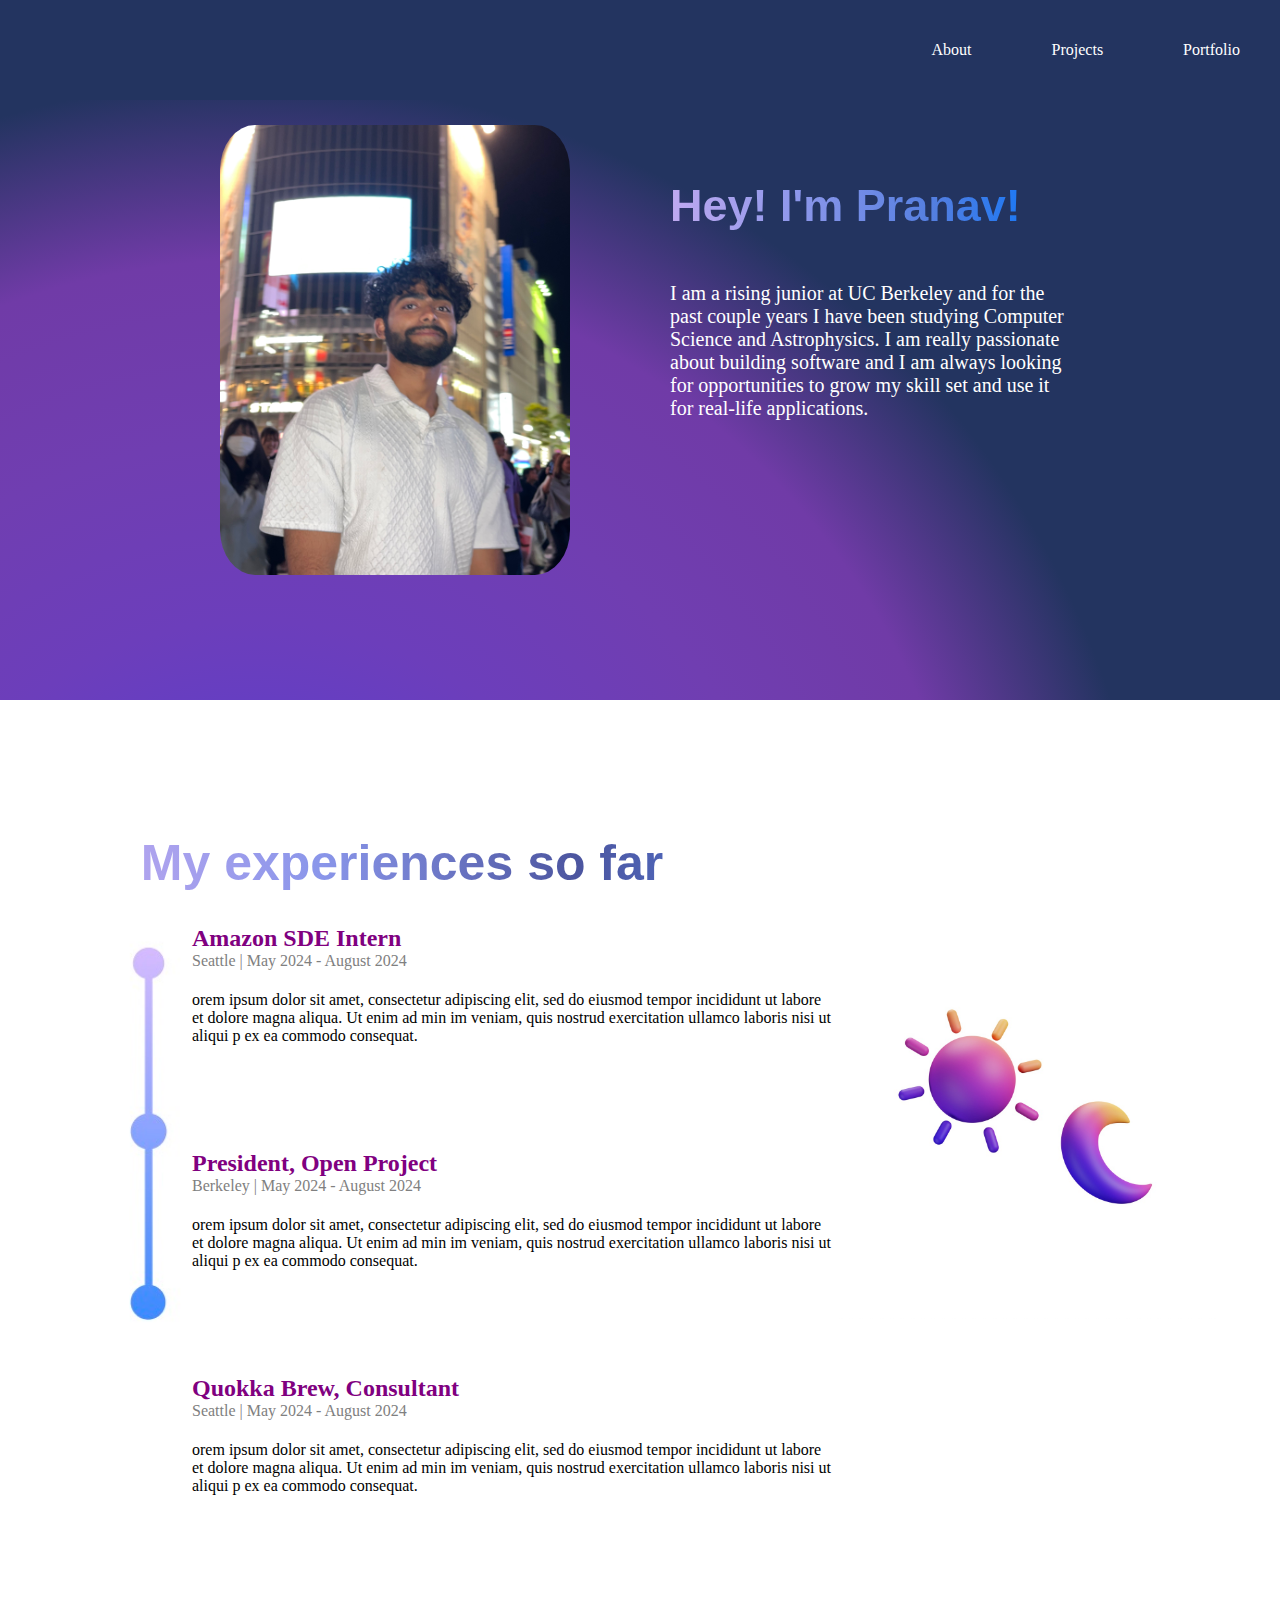
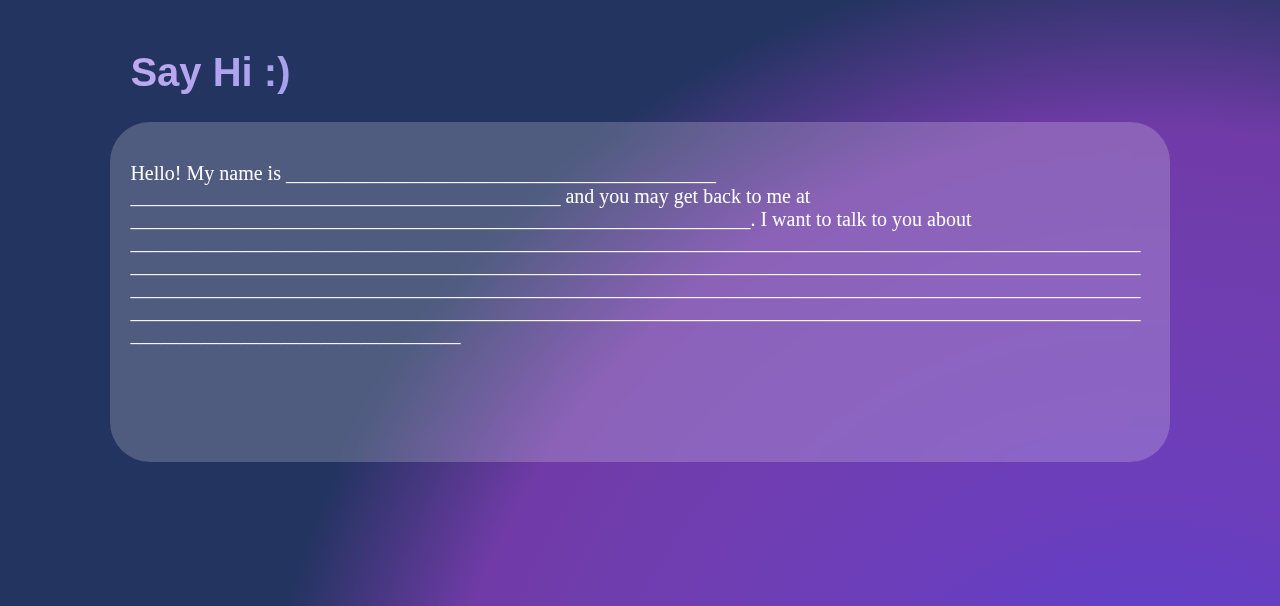
==== Pranav's Website/src/index.html @ 2465bacd "First commit" ====
<!DOCTYPE html>
<html lang="en">
<head>
    <meta charset="UTF-8">
    <meta name="viewport" content="width=device-width, initial-scale=1.0">
    <title>Document</title>
    <link rel="stylesheet" href="styles.css">
    <link href="https://fonts.cdnfonts.com/css/phetsarath" rel="stylesheet">

</head>


<body>
    <div>
        <div class="header">
            <div class = "About">About</div>
            <div><a href = "projects_page/projects.html"  class = "Projects">Projects</a></div>
            <div><a href = "ratings_page/ratings.html"  class = "Ratings">Portfolio</a></div>
        </div>
        <div class = "intro">
            <div class = "self_potrait">
                <img src = "../assets/pranav_website_flick.jpeg" > 
            </div>
            <div class = "about_me_yap">
                <div class = "Hi"><h1>Hey! I'm Pranav!</h1> </div>
                <div class = "about_me"><p>I am a rising junior at UC Berkeley and for the past couple years I have been studying Computer Science and Astrophysics.
                I am really passionate about building software and I am always looking for opportunities to grow my skill set and
                use it for real-life applications.</p></div>
        </div>
        </div>

        <div class = "past_experiences">
        <div class = "mid_container">
            <h1 class = "experience_head">My experiences so far</h1>
            <div class = "timeline">
                <img class = "timeline" src = "../assets/timeline2.jpeg">
            </div>

            <div class = "experience" id = "aws"> 
                <h2>Amazon SDE Intern</h2>
                <h4>Seattle | May 2024 - August 2024</h4>
                <p>orem ipsum dolor sit amet, consectetur adipiscing elit, sed do eiusmod
                    tempor incididunt ut labore et dolore magna aliqua. Ut enim ad min
                    im veniam, quis nostrud exercitation ullamco laboris nisi ut aliqui
                    p ex ea commodo consequat.</p>
            </div>
            <div class = "experience" id = "op"> 
                <h2>President, Open Project</h2>
                <h4>Berkeley | May 2024 - August 2024</h4>
                <p>orem ipsum dolor sit amet, consectetur adipiscing elit, sed do eiusmod
                    tempor incididunt ut labore et dolore magna aliqua. Ut enim ad min
                    im veniam, quis nostrud exercitation ullamco laboris nisi ut aliqui
                    p ex ea commodo consequat.</p>
            </div>
            <div class = "experience" id = "qb"> 
                <h2>Quokka Brew, Consultant</h2>
                <h4>Seattle | May 2024 - August 2024</h4>
                <p>orem ipsum dolor sit amet, consectetur adipiscing elit, sed do eiusmod
                    tempor incididunt ut labore et dolore magna aliqua. Ut enim ad min
                    im veniam, quis nostrud exercitation ullamco laboris nisi ut aliqui
                    p ex ea commodo consequat.</p>

            </div>
            <div class = "stars">
                <img class = "stars" src = "../assets/stars2.jpeg">
            </div>
            
            
        </div>
        


        </div>
        <footer class = "footer">
        <div class = "Say_Hi"><h1>Say Hi :)</h1></div>
        <div class = "contact_me_card"> 
        <p>Hello! My name is ___________________________________________ ___________________________________________ and you may get back to me at ______________________________________________________________. I want to talk to you about [base64]
        </p>
        </div>
      </footer>
    </div>

 
    
</body>
</html>
---- Pranav's Website/src/styles.css ----
body{
    margin:0px;
}

p{
    font-family: "SF Pro Display Thin";
}


a:hover{
    text-decoration: underline;

}

a{
    color:white;
    font-family: "SF Pro Display Thin";
    font-weight: 10px;
    text-decoration: none;

}


/* Header-content */
.header {
    display: flex;
    justify-content: flex-end;
    align-items: center;
    margin: 0;
    padding: 0;
    /* Set the height of the header to 100% of the viewport height */
    width: 100%;
    height:100px;
    position:fixed;
    background-color:#233460;
    color:white;
    font-family: "SF Pro Display Thin";
    font-weight: 10px;
  }

.header div{
    margin:40px;
}



/* Introduction */
.intro{
    display:flex;
    flex-direction: row;
    justify-content: center;
    align-items: center;
    width:100%;
    height:700px;
    background-color:#233460;
    background: radial-gradient(
        circle 900px at 20% 140%,
        #5840d2, 
        #5f3ec9,
        #6c3ebb,
        #703eb1,
        #703ba7,
        #233460),
        #2e3e72;

}



.self_potrait{
    width: 350px;
    height: 450px;
    margin-right: 100px;
    margin-left:10px;

}

.self_potrait img{

    width: 100%;
    max-height: 100%;
    object-fit: fill;
    border-radius: 10%;
}


.about_me_yap p{
    font-size:20px;
    color:white;
}

.about_me_yap h1{
    font-family: 'Phetsarath', sans-serif;
    font-size: 45px;
    color: white;
    background-image: linear-gradient(to left, #0075FF,#527ee0, #8a96ea, #bfa9f0);   -webkit-background-clip: text;
    color: transparent;
}

.about_me_yap{
    width:400px;
    height:400px;
    display:flex;
    flex-direction: column;

}





/* Past-experiences */
.past_experiences{
    background-color: white;
    width: 100%;
    height: 900px;
    display: grid;
    justify-items:center;
    
}

.mid_container{
    width: 90%;
    display: grid;
    grid-template-columns: 1fr 5fr 3fr;
    grid-template-rows: repeat(4, 1fr);
    grid-template-areas: 
    "title title ."
    "timeline aws stars"
    "timeline op stars"
    "timeline qb stars";
    justify-content: center;
    
}

.experience h2{
    color:purple;
    font-family: 'SF Pro Display Bold';
    margin-bottom: 0px;
    margin-top: 0px;

}

.experience h4{
    color:grey;
    font-family: 'SF Mono', SFMono-Regular, ui-monospace;
    font-weight: lighter;
    margin-top: 0px;

}

.experience p{
    color:black;

}


#aws{
    grid-area:aws;
    text-align: start;
}
#op{
    grid-area:op;
    text-align: start;
}

#qb{
    grid-area:qb;
    text-align: start;
}

.experience_head{
    grid-area:title;
    text-align: start;
    padding-left:10%;
    align-self: end;
}

.experience_head h1{
    margin-bottom: 0px;
}

.timeline{
    grid-area:timeline;
}

.timeline img{
    width: 100%;
    max-height: 100%;
    object-fit: fill;

}


.stars{
    grid-area:stars;
}

.stars img{
width: 100%;
max-height:100%;

}


.past_experiences h1{
    font-family: 'Phetsarath', sans-serif;
    font-size:50px;
    background-image: linear-gradient(to left, #527ee0, #4c559f, #8a96ea, #bfa9f0);   -webkit-background-clip: text;
    color: transparent;
}

/*Assets*/



@font-face {
    font-family: "SF Pro Display Thin";
    font-style: normal;
    font-weight: 200;
    src: url("https://raw.githubusercontent.com/blaisck/sfwin/master/SFPro/TrueType/SFProDisplay-Thin.ttf");
  }
  @font-face {
    font-family: "SF Pro Display Light";
    font-style: normal;
    font-weight: 300;
    src: url("https://raw.githubusercontent.com/blaisck/sfwin/master/SFPro/TrueType/SFProDisplay-Light.ttf");
  }
  @font-face {
    font-family: "SF Pro Display Regular";
    font-style: normal;
    font-weight: 400;
    src: url("https://raw.githubusercontent.com/blaisck/sfwin/master/SFPro/TrueType/SFProDisplay-Regular.ttf");
  }
  @font-face {
    font-family: "SF Pro Display Medium";
    font-style: normal;
    font-weight: 500;
    src: url("https://raw.githubusercontent.com/blaisck/sfwin/master/SFPro/TrueType/SFProDisplay-Medium.ttf");
  }
  @font-face {
    font-family: "SF Pro Display SemiBold";
    font-style: normal;
    font-weight: 600;
    src: url("https://raw.githubusercontent.com/blaisck/sfwin/master/SFPro/TrueType/SFProDisplay-SemiBold.ttf");
  }
  @font-face {
    font-family: "SF Pro Display Bold";
    font-style: normal;
    font-weight: 700;
    src: url("https://raw.githubusercontent.com/blaisck/sfwin/master/SFPro/TrueType/SFProDisplay-Bold.ttf");
  }                                         
@font-face {
    font-family: 'Program OT Medium';
    src: url('../assets/fonts/fonnts.com-Program_OT_Medium.otf');
}

@font-face{
    font-family: 'Sonus Bold';
    src: url("../assets/fonts/sonus-bold.ttf")
}

@font-face{
    font-family: 'Interval Next Bold';
    src: url("../assets/fonts/Interval\ Next\ Wide\ W03\ Bold.ttf")
}

@font-face{
    font-family: 'Betm SemiBold';
    src: url("../assets/fonts/fonnts.com-BetmSemiBold.otf")
}


/* #Footer */
footer {
    display:flex;
    flex-direction: column;
    align-items: center;
    padding: 3px;
    background-color:#233460;
    background: radial-gradient(
        circle 900px at 90% 140%,
        #5840d2, 
        #5f3ec9,
        #6c3ebb,
        #703eb1,
        #703ba7,
        #233460),
        #2e3e72;
    height:600px;
}


footer h1{
    font-family: 'Phetsarath', sans-serif;
    font-size: 40px;
    color: white;
    background-image: linear-gradient(to left, #527ee0, #4c559f, #8a96ea, #bfa9f0);   -webkit-background-clip: text;
    color: transparent;
}

footer .contact_me_card{
    width:80%;
    height:300px;
    padding:20px;
    text-align:start;
    overflow-wrap: break-word;
    backdrop-filter: blur(14px); 
    background-color: rgba(255, 255, 255, 0.2); 
    border-radius: 40px;
    font-size:medium;
}

.Say_Hi{
    width:80%;
    margin-top: 20px;
}

footer p{
    color:#ffffff;
    font-size: 20px;
    font-weight: lighter;
}



@media (max-width:600px){

}
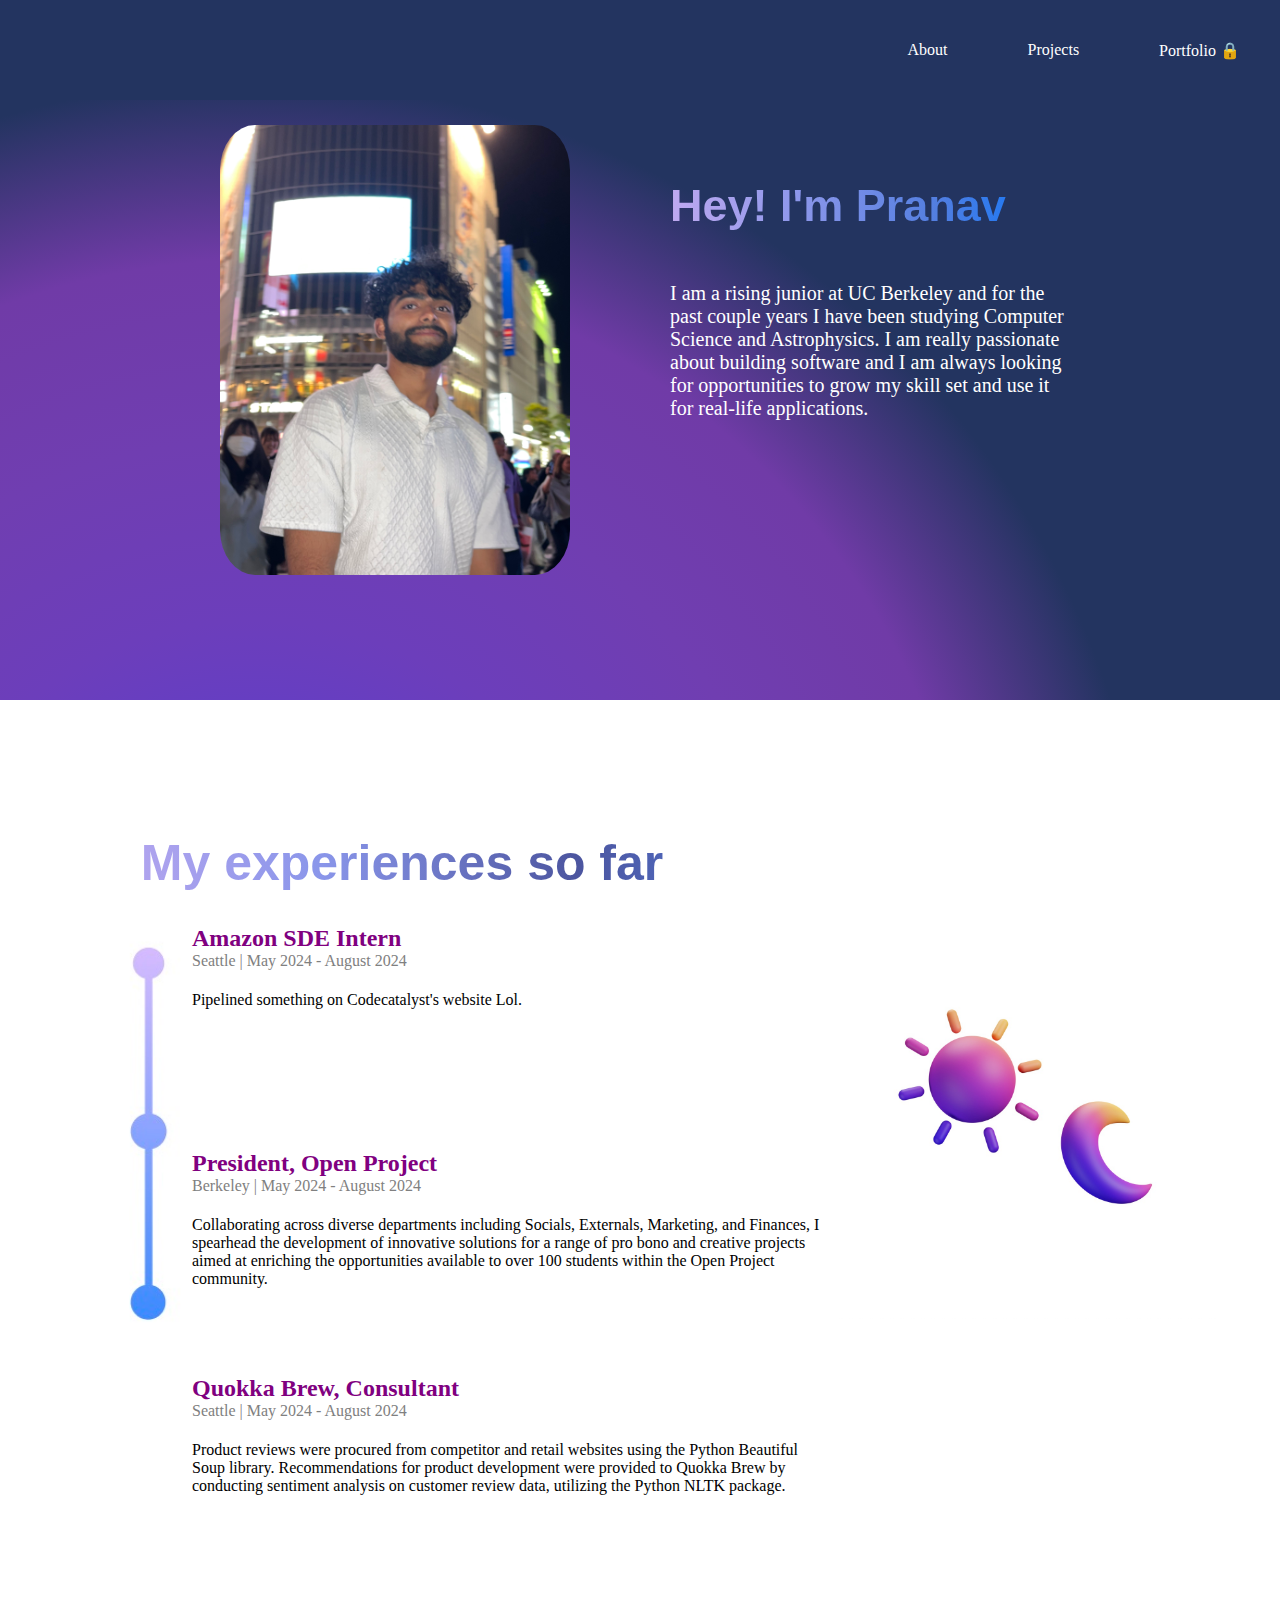
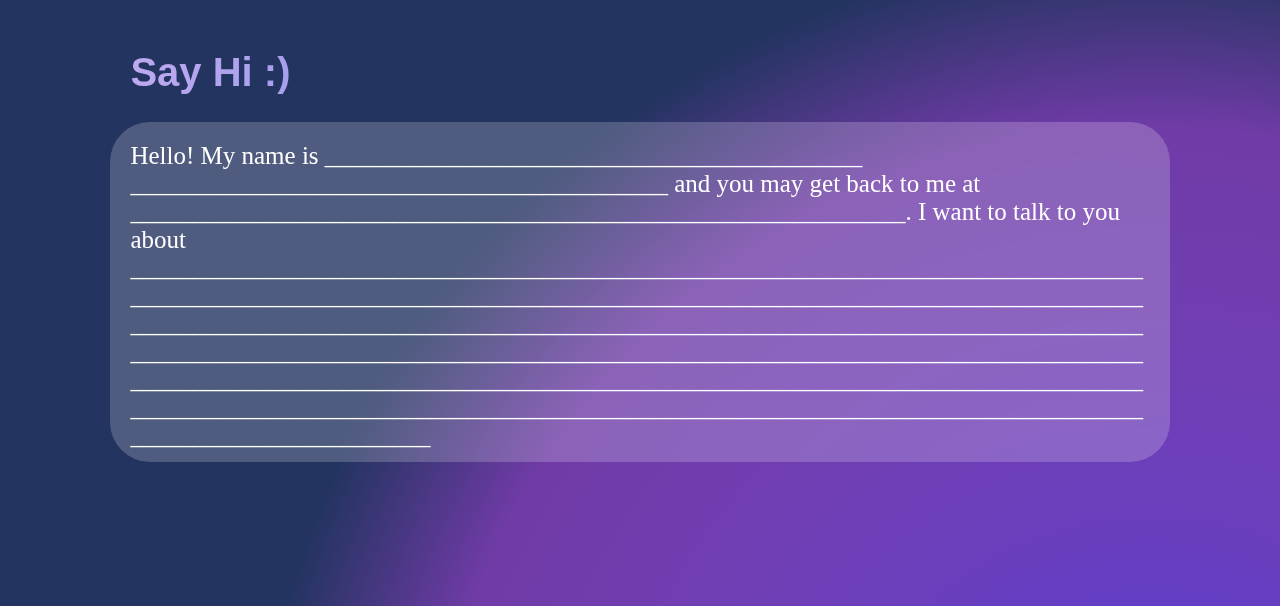
==== commit b2a9ecf6: "Add files via upload" ====
--- a/Pranav's Website/src/index.html
+++ b/Pranav's Website/src/index.html
@@ -15,15 +15,15 @@
         <div class="header">
             <div class = "About">About</div>
             <div><a href = "projects_page/projects.html"  class = "Projects">Projects</a></div>
-            <div><a href = "ratings_page/ratings.html"  class = "Ratings">Portfolio</a></div>
+            <div><a href = "ratings_page/ratings.html"  class = "Ratings">Portfolio 🔒</a></div>
         </div>
         <div class = "intro">
             <div class = "self_potrait">
                 <img src = "../assets/pranav_website_flick.jpeg" > 
             </div>
             <div class = "about_me_yap">
-                <div class = "Hi"><h1>Hey! I'm Pranav!</h1> </div>
-                <div class = "about_me"><p>I am a rising junior at UC Berkeley and for the past couple years I have been studying Computer Science and Astrophysics.
+                <div class = "Hi"><h1>Hey! I'm Pranav</h1> </div>
+                <div class = "about_me anim-typewriter"><p>I am a rising junior at UC Berkeley and for the past couple years I have been studying Computer Science and Astrophysics.
                 I am really passionate about building software and I am always looking for opportunities to grow my skill set and
                 use it for real-life applications.</p></div>
         </div>
@@ -39,26 +39,17 @@
             <div class = "experience" id = "aws"> 
                 <h2>Amazon SDE Intern</h2>
                 <h4>Seattle | May 2024 - August 2024</h4>
-                <p>orem ipsum dolor sit amet, consectetur adipiscing elit, sed do eiusmod
-                    tempor incididunt ut labore et dolore magna aliqua. Ut enim ad min
-                    im veniam, quis nostrud exercitation ullamco laboris nisi ut aliqui
-                    p ex ea commodo consequat.</p>
+                <p>Pipelined something on Codecatalyst's website Lol.</p>
             </div>
             <div class = "experience" id = "op"> 
                 <h2>President, Open Project</h2>
                 <h4>Berkeley | May 2024 - August 2024</h4>
-                <p>orem ipsum dolor sit amet, consectetur adipiscing elit, sed do eiusmod
-                    tempor incididunt ut labore et dolore magna aliqua. Ut enim ad min
-                    im veniam, quis nostrud exercitation ullamco laboris nisi ut aliqui
-                    p ex ea commodo consequat.</p>
+                <p>Collaborating across diverse departments including Socials, Externals, Marketing, and Finances, I spearhead the development of innovative solutions for a range of pro bono and creative projects aimed at enriching the opportunities available to over 100 students within the Open Project community.</p>
             </div>
             <div class = "experience" id = "qb"> 
                 <h2>Quokka Brew, Consultant</h2>
                 <h4>Seattle | May 2024 - August 2024</h4>
-                <p>orem ipsum dolor sit amet, consectetur adipiscing elit, sed do eiusmod
-                    tempor incididunt ut labore et dolore magna aliqua. Ut enim ad min
-                    im veniam, quis nostrud exercitation ullamco laboris nisi ut aliqui
-                    p ex ea commodo consequat.</p>
+                <p>Product reviews were procured from competitor and retail websites using the Python Beautiful Soup library. Recommendations for product development were provided to Quokka Brew by conducting sentiment analysis on customer review data, utilizing the Python NLTK package.</p>
 
             </div>
             <div class = "stars">
@@ -74,7 +65,7 @@
         <footer class = "footer">
         <div class = "Say_Hi"><h1>Say Hi :)</h1></div>
         <div class = "contact_me_card"> 
-        <p>Hello! My name is ___________________________________________ ___________________________________________ and you may get back to me at ______________________________________________________________. I want to talk to you about [base64]
+        <p>Hello! My name is ___________________________________________ ___________________________________________ and you may get back to me at ______________________________________________________________. I want to talk to you about [base64]
         </p>
         </div>
       </footer>
--- a/Pranav's Website/src/styles.css
+++ b/Pranav's Website/src/styles.css
@@ -98,6 +98,8 @@
     color: transparent;
 }
 
+
+
 .about_me_yap{
     width:400px;
     height:400px;
@@ -105,10 +107,6 @@
     flex-direction: column;
 
 }
-
-
-
-
 
 /* Past-experiences */
 .past_experiences{
@@ -311,6 +309,9 @@
     border-radius: 40px;
     font-size:medium;
 }
+footer p{
+    margin:0px;
+}
 
 .Say_Hi{
     width:80%;
@@ -319,8 +320,8 @@
 
 footer p{
     color:#ffffff;
-    font-size: 20px;
-    font-weight: lighter;
+    font-size: 25px;
+    font-weight:normal;
 }
 
 
